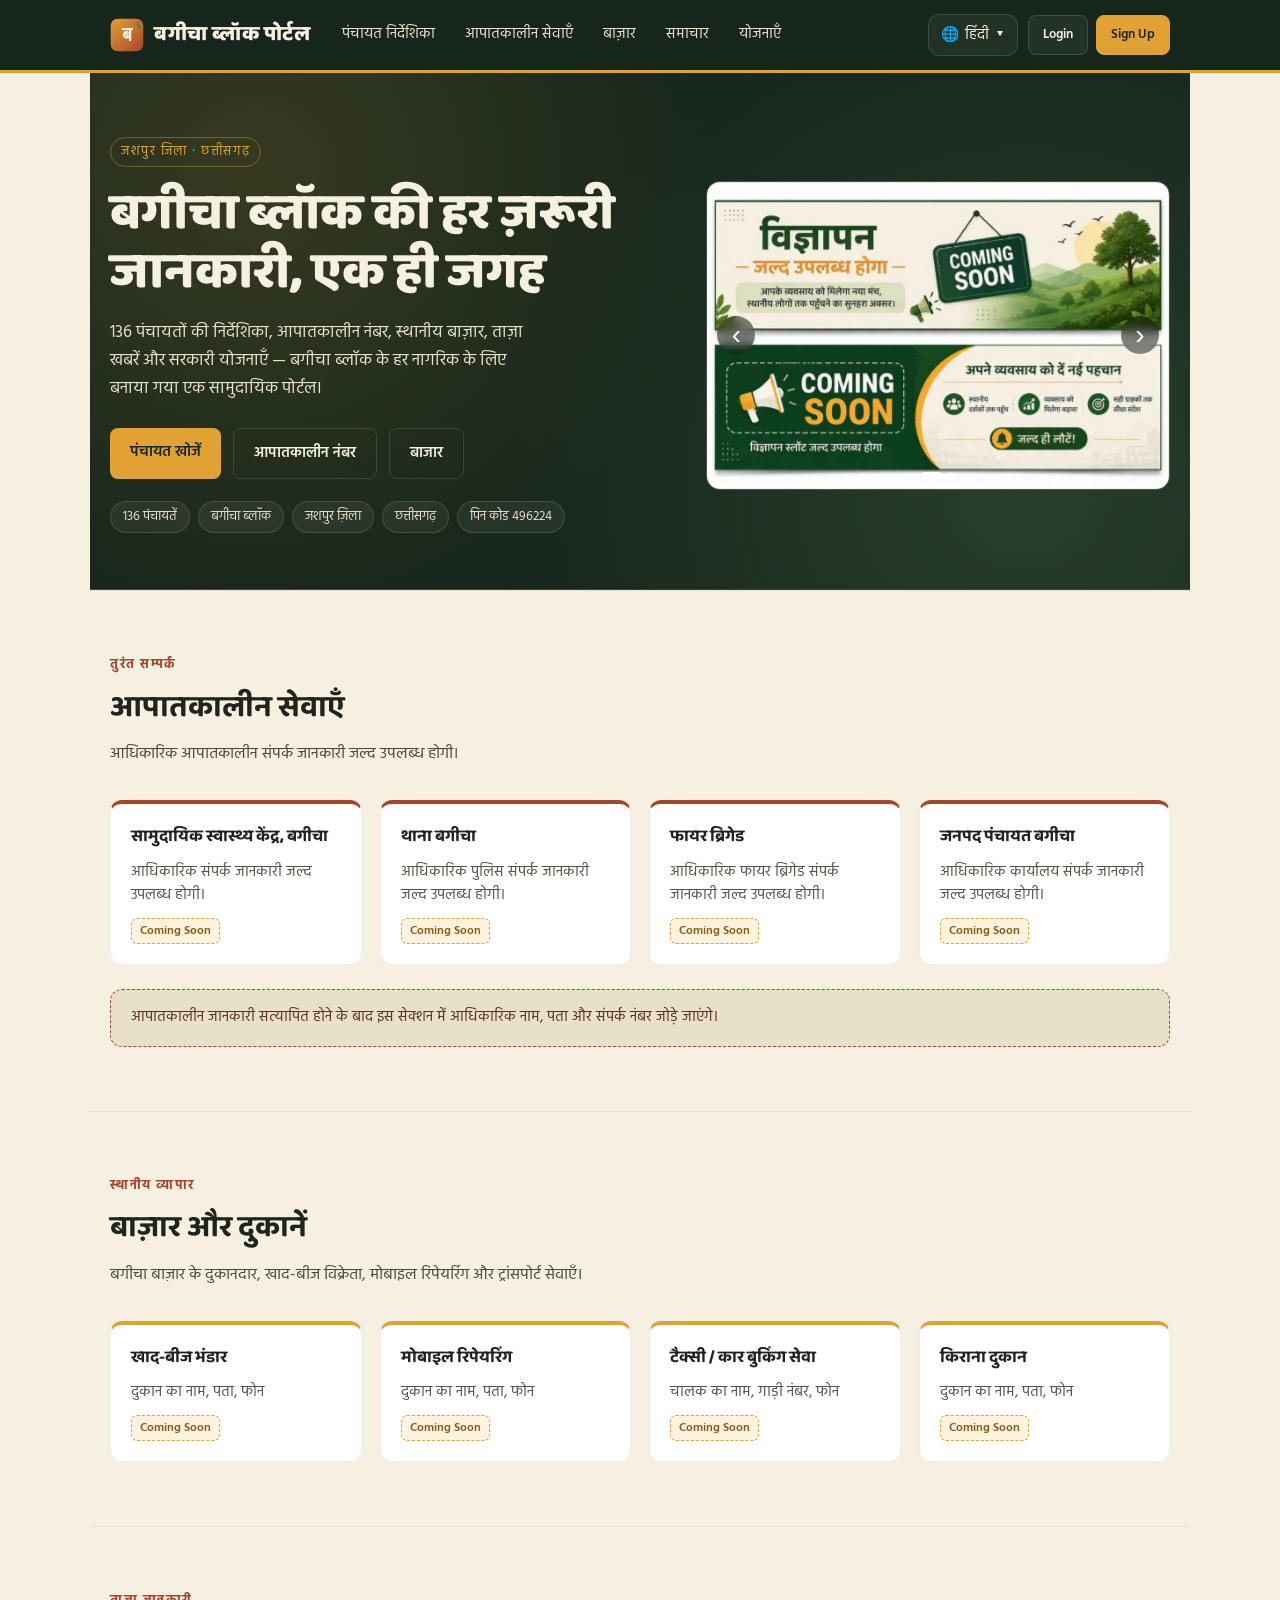
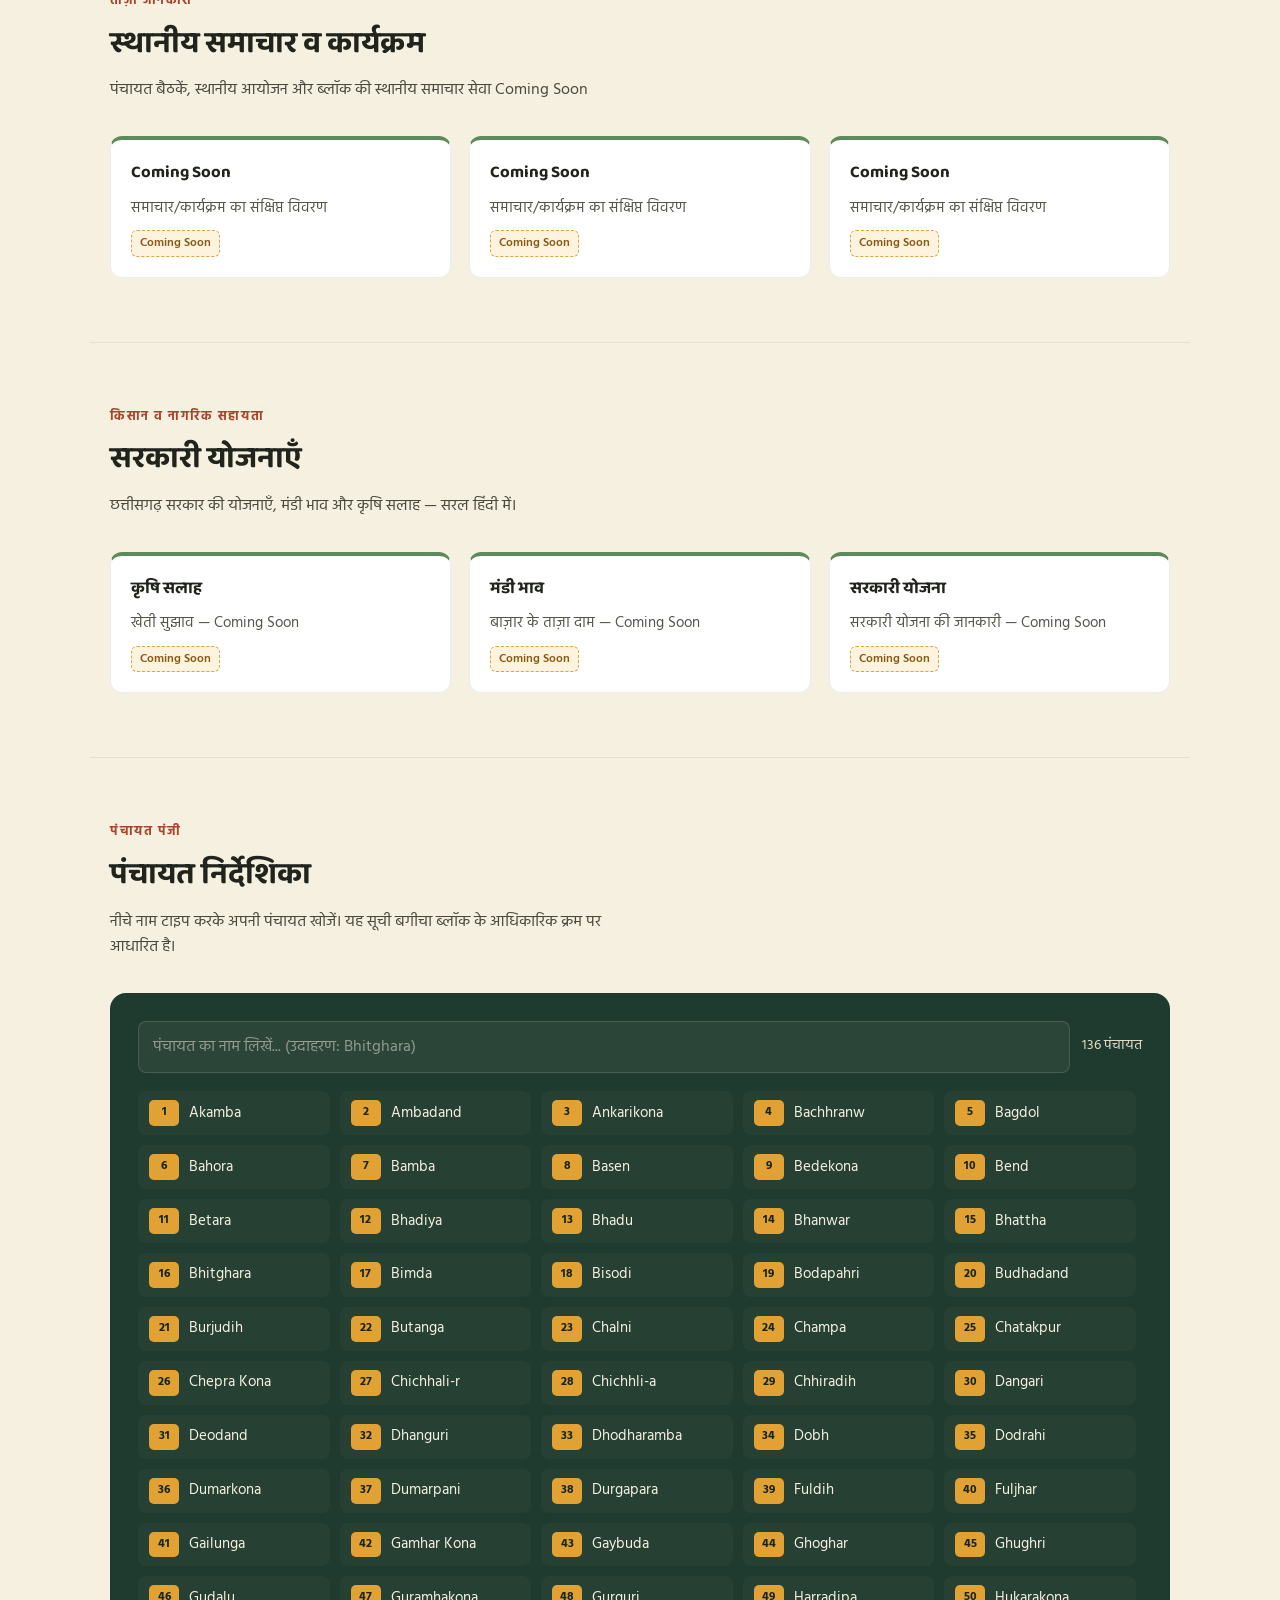
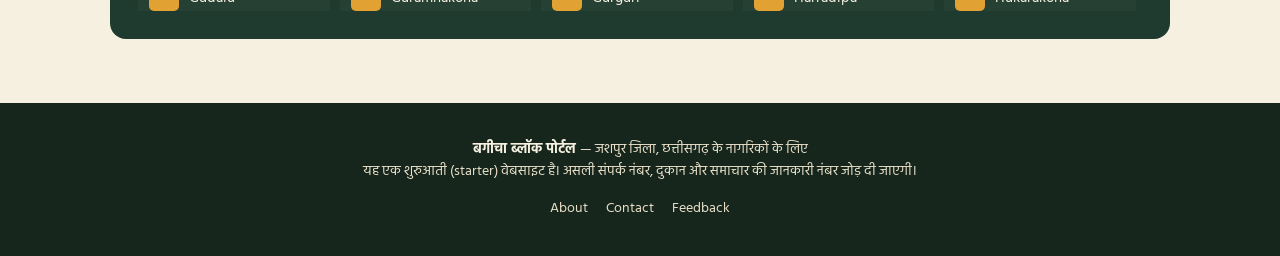
==== index.html @ 39595548 "Initial commit: Bagicha Block Portal" ====
<!DOCTYPE html>
<html lang="hi">

<head>
  <meta charset="UTF-8">
  <meta name="viewport" content="width=device-width, initial-scale=1.0">

  <title>बगीचा ब्लॉक | जशपुर, छत्तीसगढ़</title>

  <link rel="preconnect" href="https://fonts.googleapis.com">
  <link href="https://fonts.googleapis.com/css2?family=Baloo+2:wght@500;600;700;800&family=Hind:wght@400;500;600;700&display=swap" rel="stylesheet">

  <link rel="stylesheet" href="css/style.css">
  <link rel="stylesheet" href="css/ad-style.css">
  <link rel="stylesheet" href="css/language-style.css">
  <link rel="stylesheet" href="css/auth-style.css">
</head>

<body>

  <!-- ===============================
       HEADER
  ================================ -->

  <header class="top">

    <div class="top-inner">

      <!-- Brand -->
      <div class="brand">
        <img src="images/logo.svg" alt="बगीचा ब्लॉक" class="brand-mark" width="34" height="34">
        बगीचा ब्लॉक पोर्टल
      </div>


      <!-- Mobile Menu Button -->
      <button
        class="menu-toggle"
        id="menuToggle"
        type="button"
        aria-label="मेनू खोलें"
        aria-expanded="false"
        aria-controls="mainNav"
      >
        <span></span>
        <span></span>
        <span></span>
      </button>


      <!-- Main Navigation -->
      <nav class="main-nav" id="mainNav">

        <!-- Language + Auth (fold into mobile menu, sit right on desktop) -->
        <div class="nav-actions">

          <div class="language-selector" id="languageSelector">

            <button
              class="language-button"
              id="languageButton"
              type="button"
              aria-expanded="false"
              aria-haspopup="true"
            >
              🌐
              <span id="currentLanguage">हिंदी</span>
              ▾
            </button>

            <div class="language-menu" id="languageMenu">

              <button type="button" data-language="hindi">हिंदी</button>
              <button type="button" data-language="hinglish">Hinglish</button>
              <button type="button" data-language="english">English</button>
              <button type="button" data-language="kurukh">कुड़ुख</button>
              <button type="button" data-language="sadri">सादरी</button>
              <button type="button" data-language="nagpuri">नागपुरी</button>
              <button type="button" data-language="chhattisgarhi">छत्तीसगढ़ी</button>

            </div>

          </div>

          <div class="auth-area" data-auth></div>

        </div>


        <!-- Nav Links -->
        <div class="nav-links">

          <a href="#panchayats" class="nav-link" data-i18n="panchayat">
            पंचायत निर्देशिका
          </a>

          <a href="#emergency" class="nav-link" data-i18n="emergency">
            आपातकालीन सेवाएँ
          </a>

          <a href="#market" class="nav-link" data-i18n="market">
            बाज़ार
          </a>

          <a href="#news" class="nav-link" data-i18n="news">
            समाचार
          </a>

          <a href="#schemes" class="nav-link" data-i18n="schemes">
            योजनाएँ
          </a>

        </div>

      </nav>

    </div>

  </header>


  <main>

  <!-- ===============================
       HERO
  ================================ -->

  <section
    class="hero"
  >

    <div class="hero-inner">

      <div>

        <!-- Hero Eyebrow -->
        <span
          class="eyebrow"
          data-i18n="hero_eyebrow"
        >
          जशपुर जिला · छत्तीसगढ़
        </span>


        <!-- Hero Title -->
        <h1 data-i18n="hero_title">
          बगीचा ब्लॉक की हर ज़रूरी जानकारी, एक ही जगह
        </h1>


        <!-- Hero Description -->
        <p
          class="lede"
          data-i18n="hero_description"
        >
          136 पंचायतों की निर्देशिका, आपातकालीन नंबर,
          स्थानीय बाज़ार, ताज़ा खबरें और सरकारी योजनाएँ —
          बगीचा ब्लॉक के हर नागरिक के लिए बनाया गया
          एक सामुदायिक पोर्टल।
        </p>


        <!-- Hero Buttons -->
        <div class="hero-ctas">

          <a
            href="#panchayats"
            class="btn btn-primary"
            data-i18n="find_panchayat"
          >
            पंचायत खोजें
          </a>

          <a
            href="#emergency"
            class="btn btn-ghost"
            data-i18n="emergency_number"
          >
            आपातकालीन नंबर
          </a>

          <a
            href="#market"
            class="btn btn-ghost"
          >
            बाजार
          </a>

        </div>


        <!-- Hero Meta -->
        <div class="hero-meta">

          <span>136 पंचायतें</span>

          <span>बगीचा ब्लॉक</span>

          <span>जशपुर ज़िला</span>

          <span>छत्तीसगढ़</span>

          <span>पिन कोड 496224</span>

        </div>

      </div>


      <!-- ===============================
           AD SLIDER
      ================================ -->

      <div
        class="ad-banner-slot ad-slider"
        id="adBannerSlot"
      >

        <div
          class="ad-slides"
          id="adSlides"
        ></div>


        <button
          class="ad-prev"
          id="adPrev"
          aria-label="पिछला विज्ञापन"
          data-i18n-aria="ad_prev_label"
        >
          ‹
        </button>


        <button
          class="ad-next"
          id="adNext"
          aria-label="अगला विज्ञापन"
          data-i18n-aria="ad_next_label"
        >
          ›
        </button>


        <div
          class="ad-dots"
          id="adDots"
        ></div>


        <div
          class="ad-banner-fallback"
          id="adBannerFallback"
        >

          <span class="ad-banner-title">
            यहाँ आपका विज्ञापन दिखेगा
          </span>

          <span class="ad-banner-hint">
            विज्ञापन Coming Soon
          </span>

        </div>

      </div>

    </div>

  </section>


  <!-- ===============================
       EMERGENCY
  ================================ -->

  <section id="emergency">

    <div class="section-head">

      <span class="kicker" data-i18n="emergency_kicker">
        तुरंत सम्पर्क
      </span>

      <h2 data-i18n="emergency_heading">
        आपातकालीन सेवाएँ
      </h2>

      <p data-i18n="emergency_desc">
        आधिकारिक आपातकालीन संपर्क जानकारी जल्द उपलब्ध होगी。
      </p>

    </div>


    <div class="card-grid">

      <div class="card brick">

        <h3>
          सामुदायिक स्वास्थ्य केंद्र, बगीचा
        </h3>

        <p>
          आधिकारिक संपर्क जानकारी जल्द उपलब्ध होगी।
        </p>

        <span class="placeholder-tag">
          Coming Soon
        </span>

      </div>


      <div class="card brick">

        <h3>
          थाना बगीचा
        </h3>

        <p>
          आधिकारिक पुलिस संपर्क जानकारी जल्द उपलब्ध होगी।
        </p>

        <span class="placeholder-tag">
          Coming Soon
        </span>

      </div>


      <div class="card brick">

        <h3>
          फायर ब्रिगेड
        </h3>

        <p>
          आधिकारिक फायर ब्रिगेड संपर्क जानकारी जल्द उपलब्ध होगी।
        </p>

        <span class="placeholder-tag">
          Coming Soon
        </span>

      </div>


      <div class="card brick">

        <h3>
          जनपद पंचायत बगीचा
        </h3>

        <p>
          आधिकारिक कार्यालय संपर्क जानकारी जल्द उपलब्ध होगी।
        </p>

        <span class="placeholder-tag">
          Coming Soon
        </span>

      </div>

    </div>


    <div class="fill-banner">

      आपातकालीन जानकारी सत्यापित होने के बाद इस सेक्शन में
      आधिकारिक नाम, पता और संपर्क नंबर जोड़े जाएंगे।

    </div>

  </section>


  <!-- ===============================
       MARKET
  ================================ -->

  <section id="market">

    <div class="section-head">

      <span class="kicker" data-i18n="market_kicker">
        स्थानीय व्यापार
      </span>

      <h2 data-i18n="market_heading">
        बाज़ार और दुकानें
      </h2>

      <p data-i18n="market_desc">
        बगीचा बाज़ार के दुकानदार, खाद-बीज विक्रेता,
        मोबाइल रिपेयरिंग और ट्रांसपोर्ट सेवाएँ。
      </p>

    </div>


    <div class="card-grid">

      <div class="card marigold">

        <h3>
          खाद-बीज भंडार
        </h3>

        <p>
          दुकान का नाम, पता, फोन
        </p>

        <span class="placeholder-tag">
          Coming Soon
        </span>

      </div>


      <div class="card marigold">

        <h3>
          मोबाइल रिपेयरिंग
        </h3>

        <p>
          दुकान का नाम, पता, फोन
        </p>

        <span class="placeholder-tag">
          Coming Soon
        </span>

      </div>


      <div class="card marigold">

        <h3>
          टैक्सी / कार बुकिंग सेवा
        </h3>

        <p>
          चालक का नाम, गाड़ी नंबर, फोन
        </p>

        <span class="placeholder-tag">
          Coming Soon
        </span>

      </div>


      <div class="card marigold">

        <h3>
          किराना दुकान
        </h3>

        <p>
          दुकान का नाम, पता, फोन
        </p>

        <span class="placeholder-tag">
          Coming Soon
        </span>

      </div>

    </div>

  </section>


  <!-- ===============================
       NEWS
  ================================ -->

  <section id="news">

    <div class="section-head">

      <span class="kicker" data-i18n="news_kicker">
        ताज़ा जानकारी
      </span>

      <h2 data-i18n="news_heading">
        स्थानीय समाचार व कार्यक्रम
      </h2>

      <p data-i18n="news_desc">
        पंचायत बैठकें, स्थानीय आयोजन और ब्लॉक की
        स्थानीय समाचार सेवा Coming Soon
      </p>

    </div>


    <div class="card-grid">

      <div class="card">

        <h3>
          Coming Soon
        </h3>

        <p>
          समाचार/कार्यक्रम का संक्षिप्त विवरण
        </p>

        <span class="placeholder-tag">
          Coming Soon
        </span>

      </div>


      <div class="card">

        <h3>
          Coming Soon
        </h3>

        <p>
          समाचार/कार्यक्रम का संक्षिप्त विवरण
        </p>

        <span class="placeholder-tag">
          Coming Soon
        </span>

      </div>


      <div class="card">

        <h3>
          Coming Soon
        </h3>

        <p>
          समाचार/कार्यक्रम का संक्षिप्त विवरण
        </p>

        <span class="placeholder-tag">
          Coming Soon
        </span>

      </div>

    </div>

  </section>


  <!-- ===============================
       SCHEMES
  ================================ -->

  <section id="schemes">

    <div class="section-head">

      <span class="kicker" data-i18n="schemes_kicker">
        किसान व नागरिक सहायता
      </span>

      <h2 data-i18n="schemes_heading">
        सरकारी योजनाएँ
      </h2>

      <p data-i18n="schemes_desc">
        छत्तीसगढ़ सरकार की योजनाएँ, मंडी भाव और कृषि सलाह —
        सरल हिंदी में।
      </p>

    </div>


    <div class="card-grid">

      <div class="card">

        <h3>
          कृषि सलाह
        </h3>

        <p>
          खेती सुझाव — Coming Soon
        </p>

        <span class="placeholder-tag">
          Coming Soon
        </span>

      </div>


      <div class="card">

        <h3>
          मंडी भाव
        </h3>

        <p>
          बाज़ार के ताज़ा दाम — Coming Soon
        </p>

        <span class="placeholder-tag">
          Coming Soon
        </span>

      </div>


      <div class="card">

        <h3>
          सरकारी योजना
        </h3>

        <p>
          सरकारी योजना की जानकारी — Coming Soon
        </p>

        <span class="placeholder-tag">
          Coming Soon
        </span>

      </div>

    </div>

  </section>


  <!-- ===============================
       PANCHAYAT DIRECTORY
  ================================ -->

  <section id="panchayats">

    <div class="section-head">

      <span class="kicker" data-i18n="panchayat_kicker">
        पंचायत पंजी
      </span>

      <h2 data-i18n="panchayat_heading">
        पंचायत निर्देशिका
      </h2>

      <p data-i18n="panchayat_desc">
        नीचे नाम टाइप करके अपनी पंचायत खोजें।
        यह सूची बगीचा ब्लॉक के आधिकारिक क्रम पर आधारित है।
      </p>

    </div>


    <div class="ledger-wrap">

      <div class="ledger-controls">

        <input
          type="text"
          id="panchayatSearch"
          placeholder="पंचायत का नाम लिखें... (उदाहरण: Bhitghara)"
          aria-label="पंचायत खोजें"
        >

        <span
          class="ledger-count"
          id="ledgerCount"
        >
          136 पंचायत
        </span>

      </div>


      <div
        class="ledger-grid"
        id="ledgerGrid"
      ></div>

    </div>

  </section>


  </main>


  <!-- ===============================
       FOOTER
  ================================ -->

  <footer>

    <strong>
      बगीचा ब्लॉक पोर्टल
    </strong>

    — जशपुर जिला, छत्तीसगढ़ के नागरिकों के लिए

    <br>

    यह एक शुरुआती (starter) वेबसाइट है।
    असली संपर्क नंबर, दुकान और समाचार की जानकारी
    नंबर जोड़ दी जाएगी।

    <div class="site-footer-links" aria-label="सहायता और जानकारी">
      <a href="pages/about.html">About</a>
      <a href="pages/contact.html">Contact</a>
      <a href="pages/feedback.html">Feedback</a>
    </div>

  </footer>


  <!-- ===============================
       JAVASCRIPT
  ================================ -->

  <script src="js/paths.js"></script>

  <script src="js/script.js"></script>

  <script src="js/ad-script.js"></script>

  <script src="js/language.js"></script>

  <script src="js/auth.js"></script>

</body>

</html>
---- css/style.css ----
:root{
  --forest:#16261c;
  --forest-2:#1f3a2e;
  --cream:#f6f0e1;
  --cream-dim:#e9e0c9;
  --marigold:#e2a233;
  --brick:#a8442b;
  --ink:#20241d;
  --leaf:#5c8a5a;
  --line: rgba(246,240,225,0.14);
}
*{box-sizing:border-box; margin:0; padding:0;}
html{scroll-behavior:smooth;}
body{
  background:var(--cream);
  color:var(--ink);
  font-family:'Hind', sans-serif;
  line-height:1.6;
}
h1,h2,h3,.display{
  font-family:'Baloo 2', sans-serif;
}
a{color:inherit;}
img{max-width:100%; display:block;}

/* ===== Header ===== */
header.top{
  background: var(--forest);
  color: var(--cream);
  position: sticky;
  top:0;
  z-index: 50;
  border-bottom: 3px solid var(--marigold);
}
.top-inner{
  max-width:1100px;
  margin:0 auto;
  padding: 14px 20px;
  display:flex;
  align-items:center;
  justify-content:space-between;
  gap:20px;
  flex-wrap:nowrap;
  position:relative;
}
.brand{
  display:flex;
  align-items:center;
  gap:10px;
  font-family:'Baloo 2', sans-serif;
  font-weight:800;
  font-size:1.3rem;
  letter-spacing:0.5px;
  flex:0 0 auto;
  min-width:0;
  white-space:nowrap;
}
.brand .brand-mark{
  width:34px;height:34px;
  border-radius:6px;
  flex-shrink:0;
  object-fit:contain;
  display:block;
}

/* Desktop nav: brand left, links + actions fill the rest */
nav.main-nav{
  flex:1 1 auto;
  display:flex;
  align-items:center;
  justify-content:space-between;
  gap:16px;
  font-size:0.92rem;
}
.nav-links{
  display:flex;
  gap:6px;
  flex-wrap:wrap;
  order:1;
}
.nav-actions{
  display:flex;
  align-items:center;
  gap:10px;
  flex-shrink:0;
  order:2;
  margin-left:auto;
}
nav.main-nav a.nav-link{
  text-decoration:none;
  padding:8px 12px;
  border-radius:6px;
  color: var(--cream-dim);
  transition: background .15s, color .15s;
}
nav.main-nav a.nav-link:hover,
nav.main-nav a.nav-link:focus-visible{
  background: rgba(226,162,51,0.18);
  color: var(--marigold);
  outline: none;
}

/* Mobile menu button */
.menu-toggle{
  display:none;
  flex-direction:column;
  justify-content:center;
  align-items:center;
  gap:5px;
  width:44px;
  height:44px;
  background:rgba(246,240,225,0.04);
  border:1px solid var(--line);
  border-radius:12px;
  color:var(--cream);
  cursor:pointer;
  padding:0;
}
.menu-toggle span{display:block;width:21px;height:2px;border-radius:3px;background:currentColor;margin:0 auto;transition:transform .25s ease,opacity .2s ease;}
.menu-toggle[aria-expanded="true"] span:nth-child(1){transform:translateY(7px) rotate(45deg);}
.menu-toggle[aria-expanded="true"] span:nth-child(2){opacity:0;}
.menu-toggle[aria-expanded="true"] span:nth-child(3){transform:translateY(-7px) rotate(-45deg);}

/* ===== Mobile: clean header row + dropdown menu ===== */
@media (max-width:760px){
  header.top{
    overflow:visible;
  }

  .top-inner{
    padding:12px 14px;
    gap:8px;
  }

  .brand{
    flex:1 1 auto;
    font-size:1.05rem;
  }

  .brand .brand-mark{
    width:38px;
    height:38px;
  }

  .menu-toggle{
    display:flex;
    flex-shrink:0;
  }

  /* Header row: only brand + hamburger. Nav links hidden until opened. */
  nav.main-nav{
    flex:initial;
    position:absolute;
    top:calc(100% + 10px);
    right:12px;
    width:280px;
    max-width:calc(100vw - 24px);

    flex-direction:column;
    align-items:stretch;
    gap:8px;
    padding:12px;

    margin:0;
    border:1px solid var(--line);
    border-radius:16px;

    background:rgba(22,38,28,.98);
    box-shadow:0 18px 40px rgba(0,0,0,.35);

    max-height:0;
    opacity:0;
    visibility:hidden;
    overflow:hidden;
    pointer-events:none;
    transform:translateY(-8px);

    transition:
      max-height .3s ease,
      opacity .2s ease,
      transform .25s ease,
      visibility .25s ease;
  }

  nav.main-nav.open{
    max-height:80vh;
    overflow-y:auto;
    opacity:1;
    visibility:visible;
    pointer-events:auto;
    transform:translateY(0);
  }

  .nav-links{
    display:grid;
    grid-template-columns:1fr;
    gap:7px;
    width:100%;
    order:2;
  }

  nav.main-nav a.nav-link{
    min-height:46px;
    display:flex;
    align-items:center;
    justify-content:center;
    text-align:center;
    padding:8px 10px;
    border-radius:12px;
    background:rgba(246,240,225,.045);
    border:1px solid rgba(246,240,225,.08);
    font-size:.94rem;
  }

  /* Language + auth stack into the menu on mobile */
  .nav-actions{
    flex-direction:column;
    align-items:stretch;
    gap:8px;
    padding-bottom:8px;
    border-bottom:1px solid var(--line);
    margin-bottom:4px;
    width:100%;
    order:1;
    margin-left:0;
  }

  .nav-actions .language-selector{
    width:100%;
  }

  .nav-actions .language-button{
    width:100%;
    min-height:44px;
  }

  .nav-actions .auth-area{
    justify-content:center;
    flex-wrap:nowrap;
  }
}

/* ===== Hero ===== */
.hero{
  background:
    radial-gradient(circle at 15% 20%, rgba(226,162,51,0.16), transparent 45%),
    radial-gradient(circle at 85% 80%, rgba(92,138,90,0.25), transparent 50%),
    var(--forest);
  color: var(--cream);
  padding: 64px 20px 56px;
  border-bottom: 1px solid var(--line);
}
.hero-inner{
  max-width:1100px;
  margin:0 auto;
  display:grid;
  grid-template-columns: 1.2fr 1fr;
  gap:40px;
  align-items:center;
}
.eyebrow{
  display:inline-block;
  font-size:0.8rem;
  letter-spacing:0.12em;
  color: var(--marigold);
  border:1px solid rgba(226,162,51,0.4);
  padding:4px 10px;
  border-radius:20px;
  margin-bottom:18px;
}
.hero h1{
  font-size: clamp(2.1rem, 4.5vw, 3.2rem);
  line-height:1.15;
  margin-bottom:16px;
  font-weight:800;
}
.hero h1 span{ color: var(--marigold); }
.hero p.lede{
  color: var(--cream-dim);
  font-size:1.08rem;
  max-width:46ch;
  margin-bottom:26px;
}
.hero-ctas{ display:flex; gap:12px; flex-wrap:wrap; }
.hero-meta{
  display:flex;
  flex-wrap:wrap;
  gap:8px;
  margin-top:22px;
}
.hero-meta span{
  font-size:0.8rem;
  color: var(--cream-dim);
  background: rgba(246,240,225,0.06);
  border:1px solid var(--line);
  padding:5px 12px;
  border-radius:20px;
}
.btn{
  display:inline-block;
  padding:12px 20px;
  border-radius:8px;
  font-weight:600;
  text-decoration:none;
  font-size:0.96rem;
  transition: transform .12s ease, filter .12s ease;
}
.btn:hover{ transform: translateY(-1px); filter:brightness(1.08); }
.btn-primary{ background: var(--marigold); color: var(--forest); }
.btn-ghost{ background: transparent; color: var(--cream); border:1px solid var(--line); }

.hero-stat-card{
  background: rgba(246,240,225,0.05);
  border:1px solid var(--line);
  border-radius:14px;
  padding:26px;
  backdrop-filter: blur(2px);
}
.hero-stat-card .num{
  font-family:'Baloo 2', sans-serif;
  font-size:3rem;
  font-weight:800;
  color: var(--marigold);
  line-height:1;
}
.hero-stat-card .label{
  color: var(--cream-dim);
  margin-top:6px;
  font-size:0.95rem;
}
.hero-stat-card hr{
  border:none; border-top:1px solid var(--line); margin:18px 0;
}
.hero-stat-card .mini{
  display:flex; justify-content:space-between; font-size:0.88rem; color:var(--cream-dim); padding:6px 0;
}

/* ===== Ad Banner Slot ===== */
.ad-banner-slot{
  position: relative;
  border-radius:14px;
  overflow:hidden;
  border:1px solid var(--line);
  aspect-ratio: 3 / 2;
  background: rgba(246,240,225,0.04);
}
.ad-banner-slot img{
  width:100%;
  height:100%;
  object-fit:contain;
  display:block;
}
.ad-banner-fallback{
  position:absolute;
  inset:0;
  display:flex;
  flex-direction:column;
  align-items:center;
  justify-content:center;
  text-align:center;
  gap:8px;
  padding:20px;
  border:2px dashed rgba(226,162,51,0.4);
  border-radius:14px;
  margin:6px;
}
.ad-banner-title{
  font-family:'Baloo 2', sans-serif;
  font-weight:700;
  color: var(--marigold);
  font-size:1.05rem;
}
.ad-banner-hint{
  font-size:0.78rem;
  color: var(--cream-dim);
}

@media (max-width: 820px){
  .hero-inner{ grid-template-columns: 1fr; }
}

/* ===== Sections generic ===== */
section{
  max-width:1100px;
  margin: 0 auto;
  padding: 64px 20px;
}
section + section{ border-top:1px solid rgba(32,36,29,0.08); }
.section-head{ margin-bottom:32px; max-width:60ch; }
.section-head .kicker{
  font-size:0.8rem;
  letter-spacing:0.12em;
  color: var(--brick);
  font-weight:700;
  text-transform:uppercase;
  display:block;
  margin-bottom:8px;
}
.section-head h2{ font-size:1.9rem; font-weight:700; margin-bottom:10px;}
.section-head p{ color:#4a4a3f; }

/* ===== Panchayat Directory (signature element) ===== */
.ledger-wrap{
  background: var(--forest-2);
  border-radius:16px;
  padding: 28px;
  color: var(--cream);
}
.ledger-controls{
  display:flex;
  gap:12px;
  flex-wrap:wrap;
  margin-bottom:18px;
  align-items:center;
}
#panchayatSearch{
  flex:1;
  min-width:220px;
  padding:12px 14px;
  border-radius:8px;
  border:1px solid var(--line);
  background: rgba(246,240,225,0.06);
  color: var(--cream);
  font-family:'Hind', sans-serif;
  font-size:1rem;
}
#panchayatSearch::placeholder{ color: rgba(246,240,225,0.5); }
#panchayatSearch:focus-visible{ outline:2px solid var(--marigold); outline-offset:1px; }
.ledger-count{ font-size:0.88rem; color: var(--cream-dim); white-space:nowrap; }
.ledger-grid{
  display:grid;
  grid-template-columns: repeat(auto-fill, minmax(180px, 1fr));
  gap:10px;
  max-height: 520px;
  overflow-y:auto;
  padding-right:6px;
}
.ledger-grid::-webkit-scrollbar{ width:8px; }
.ledger-grid::-webkit-scrollbar-thumb{ background: rgba(226,162,51,0.4); border-radius:8px; }
.panchayat-row{
  display:flex;
  align-items:center;
  gap:10px;
  padding:8px 10px;
  border-radius:8px;
  background: rgba(246,240,225,0.03);
  border:1px solid transparent;
  text-decoration:none;
  color:inherit;
}
.panchayat-row:hover{ border-color: rgba(226,162,51,0.35); background: rgba(226,162,51,0.06); }
.panchayat-num{
  background: var(--marigold);
  color: var(--forest);
  font-weight:700;
  font-size:0.78rem;
  min-width:30px;
  text-align:center;
  border-radius:5px;
  padding:3px 0;
  flex-shrink:0;
}
.panchayat-name{ font-size:0.95rem; }
.no-results{ color: var(--cream-dim); padding:20px; text-align:center; grid-column:1/-1; }

/* ===== Cards grid (emergency / market / news / schemes) ===== */
.card-grid{
  display:grid;
  grid-template-columns: repeat(auto-fit, minmax(230px, 1fr));
  gap:18px;
}
.card{
  background: #fff;
  border:1px solid rgba(32,36,29,0.08);
  border-radius:12px;
  padding:20px;
  border-top: 4px solid var(--leaf);
}
.card.brick{ border-top-color: var(--brick); }
.card.marigold{ border-top-color: var(--marigold); }
.card h3{ font-size:1.05rem; margin-bottom:8px; }
.card p{ font-size:0.92rem; color:#55564a; margin-bottom:10px;}
.placeholder-tag{
  display:inline-block;
  font-size:0.72rem;
  background: #fdf3df;
  color:#8a5a12;
  border:1px dashed #d9a441;
  padding:3px 8px;
  border-radius:6px;
  font-weight:600;
}

.fill-banner{
  background: var(--cream-dim);
  border:1px dashed var(--brick);
  border-radius:12px;
  padding:16px 20px;
  font-size:0.92rem;
  color:#5a3620;
  margin-top:24px;
}

footer{
  background: var(--forest);
  color: var(--cream-dim);
  padding: 36px 20px;
  text-align:center;
  font-size:0.88rem;
}
footer strong{ color: var(--cream); }

/* ===== Panchayat Detail Page ===== */
.detail-hero{
  background: var(--forest);
  color: var(--cream);
  padding: 40px 20px 48px;
  border-bottom: 1px solid var(--line);
}
.detail-hero .back-link{
  display:inline-block;
  font-size:0.85rem;
  color: var(--cream-dim);
  text-decoration:none;
  margin-bottom:18px;
  max-width:1100px;
}
.detail-hero .back-link:hover{ color: var(--marigold); }
#detailHeroContent{
  max-width:1100px;
  margin:0 auto;
}
#detailHeroContent h1{
  font-size: clamp(1.8rem, 4vw, 2.6rem);
  font-weight:800;
}
.card.leaf-card{ border-top-color: var(--leaf); }
.card .mini{
  display:flex;
  justify-content:space-between;
  font-size:0.9rem;
  color:#4a4a3f;
  padding:6px 0;
  border-bottom:1px solid rgba(32,36,29,0.06);
}
.card .mini:last-child{ border-bottom:none; }
.card .mini span:first-child{ color:#7a7a6a; }
.card .mini span:last-child{ font-weight:600; }
.card h3{ margin-bottom:10px; }
.highlight-list{
  list-style:none;
  display:flex;
  flex-direction:column;
  gap:10px;
}
.highlight-list li{
  background:#fff;
  border:1px solid rgba(32,36,29,0.08);
  border-left:4px solid var(--marigold);
  border-radius:8px;
  padding:14px 16px;
  font-size:0.95rem;
}
.specialty-note{
  font-size:0.85rem;
  color:#7a7a6a;
  margin-top:18px;
  font-style:italic;
}

@media (prefers-reduced-motion: reduce){
  html{ scroll-behavior:auto; }
  .btn{ transition:none; }
}

/* ===== Directory back link ===== */
.directory-back-link{
  position:relative;
  display:inline-flex;
  align-items:center;
  gap:8px;
  overflow:hidden;
  isolation:isolate;
  padding:12px 18px;
  border-radius:12px;
  background:linear-gradient(135deg,#174d3b,#0d3025);
  border:1px solid rgba(218,165,58,.5);
  color:#f6f0e1;
  text-decoration:none;
  box-shadow:0 8px 25px rgba(0,0,0,.28),inset 0 1px 1px rgba(255,255,255,.12);
  transition:transform .2s ease,border-color .2s ease,box-shadow .2s ease;
}
.directory-back-link::before{
  content:"";
  position:absolute;
  inset:-100%;
  z-index:-1;
  background:linear-gradient(110deg,transparent 40%,rgba(218,165,58,.2) 50%,transparent 60%);
  transform:translateX(-45%);
  animation:directoryGlow 4s ease-in-out infinite;
  pointer-events:none;
}
.directory-back-link:hover{border-color:rgba(218,165,58,.85);box-shadow:0 10px 30px rgba(0,0,0,.32),0 0 18px rgba(218,165,58,.12);transform:translateY(-1px);}
@keyframes directoryGlow{0%,55%{transform:translateX(-45%);}100%{transform:translateX(45%);}}


/* ===== Contact / About / Feedback pages ===== */
.info-page{
  max-width:1100px;
  margin:0 auto;
  padding:48px 20px 70px;
}
.info-hero{
  background:var(--forest);
  color:var(--cream);
  border-radius:18px;
  padding:34px 24px;
  margin-bottom:28px;
}
.info-hero .kicker{
  color:var(--marigold);
  font-size:.78rem;
  font-weight:700;
  letter-spacing:.12em;
  text-transform:uppercase;
}
.info-hero h1{
  margin:8px 0 10px;
  font-size:clamp(2rem,6vw,3rem);
}
.info-hero p{
  color:var(--cream-dim);
  max-width:65ch;
}
.info-grid{
  display:grid;
  grid-template-columns:repeat(auto-fit,minmax(240px,1fr));
  gap:18px;
}
.info-card{
  background:#fff;
  border:1px solid rgba(32,36,29,.08);
  border-radius:14px;
  padding:22px;
  border-top:4px solid var(--leaf);
}
.info-card h2,.info-card h3{margin-bottom:8px;}
.info-card p{color:#55564a;}
.info-link{
  display:inline-flex;
  margin-top:12px;
  padding:10px 14px;
  border-radius:9px;
  background:var(--forest);
  color:var(--cream);
  text-decoration:none;
  font-weight:600;
}
.info-link:hover{filter:brightness(1.08);}
.status-coming{
  display:inline-block;
  margin-top:10px;
  padding:5px 9px;
  border-radius:7px;
  background:#fdf3df;
  color:#8a5a12;
  border:1px dashed #d9a441;
  font-size:.78rem;
  font-weight:700;
}
.feedback-form{
  display:grid;
  gap:14px;
}
.feedback-form label{
  font-weight:600;
  font-size:.92rem;
}
.feedback-form input,
.feedback-form textarea,
.feedback-form select{
  width:100%;
  box-sizing:border-box;
  padding:12px 13px;
  border:1px solid rgba(32,36,29,.16);
  border-radius:9px;
  font:inherit;
  background:#fff;
}
.feedback-form textarea{min-height:140px;resize:vertical;}
.feedback-form input:focus-visible,
.feedback-form textarea:focus-visible,
.feedback-form select:focus-visible{
  outline:2px solid var(--marigold);
  outline-offset:1px;
}
.feedback-submit{
  border:0;
  cursor:pointer;
  width:max-content;
}
.feedback-note{
  font-size:.84rem;
  color:#6a6a5c;
}
.feedback-success{
  display:none;
  padding:12px 14px;
  border-radius:9px;
  background:#e9f5ea;
  color:#245c2c;
  border:1px solid #b9d9bd;
}
/* ===== Spacing utilities (inline styles avoid karne ke liye) ===== */
.mt-16{margin-top:16px;}
.mt-20{margin-top:20px;}
.mt-24{margin-top:24px;}
.mt-28{margin-top:28px;}
.mb-32{margin-bottom:32px;}
.mb-24{margin-bottom:24px;}

/* ===== Footer override (site footer links area) ===== */
.site-footer-links{
  display:flex;
  justify-content:center;
  flex-wrap:wrap;
  gap:8px 18px;
  margin-top:14px;
}
.site-footer-links a{
  color:var(--cream-dim);
  text-decoration:none;
}
.site-footer-links a:hover{color:var(--marigold);}


/* ===== Standalone pages: simple "← होम" header CTA ===== */
.simple-home{
  display:inline-flex;
  align-items:center;
  justify-content:center;
  min-height:42px;
  padding:8px 14px;
  border:1px solid rgba(246,240,225,.16);
  border-radius:10px;
  background:rgba(246,240,225,.05);
  color:var(--cream);
  text-decoration:none;
  font-weight:600;
  flex-shrink:0;
}
.simple-home:hover,
.simple-home:focus-visible{
  background:rgba(226,162,51,.16);
  color:var(--marigold);
  outline:none;
}

/* On simple pages, language + auth live in a dropdown like the main pages */
.simple-page .brand{
  flex:1 1 auto;
  min-width:0;
}
.simple-page .simple-home{
  min-width:76px;
  font-size:.88rem;
}

/* Compact header tweaks for very narrow screens */
@media (max-width: 380px){
  .top-inner{
    gap:6px;
  }

  .brand{
    font-size:1rem;
  }

  .menu-toggle{
    width:42px;
    min-width:42px;
    height:42px;
  }
}



/* ===== Panchayat directory back button ===== */
.panchayat-back-btn{
  display:inline-flex;
  align-items:center;
  justify-content:center;
  gap:9px;
  min-height:46px;
  width:max-content;
  max-width:100%;
  box-sizing:border-box;
  margin:0 0 24px;
  padding:11px 18px;
  border:1.5px solid var(--marigold);
  border-radius:12px;
  background:var(--forest);
  color:var(--cream);
  text-decoration:none;
  font-size:.95rem;
  font-weight:700;
  line-height:1.25;
  box-shadow:0 6px 16px rgba(0,0,0,.14);
  transition:transform .18s ease, background .18s ease, box-shadow .18s ease;
}
.panchayat-back-btn:hover{
  background:#285f43;
  transform:translateY(-1px);
  box-shadow:0 8px 18px rgba(0,0,0,.18);
}
.panchayat-back-btn:active{
  transform:translateY(1px);
  box-shadow:0 3px 8px rgba(0,0,0,.12);
}
.panchayat-back-btn:focus-visible{
  outline:2px solid var(--marigold);
  outline-offset:3px;
}
@media (max-width:480px){
  .panchayat-back-btn{
    min-height:46px;
    padding:10px 15px;
    font-size:.88rem;
  }
}

/* Final override: Panchayat return link must look like a button */
a.back-link.panchayat-back-btn{
  display:inline-flex !important;
  align-items:center !important;
  justify-content:center !important;
  width:max-content !important;
  min-height:46px !important;
  padding:11px 18px !important;
  margin:0 0 24px !important;
  box-sizing:border-box !important;
  border:1.5px solid var(--marigold) !important;
  border-radius:12px !important;
  background:var(--forest) !important;
  color:var(--cream) !important;
  text-decoration:none !important;
  font-weight:700 !important;
  line-height:1.25 !important;
  box-shadow:0 6px 16px rgba(0,0,0,.14) !important;
}
a.back-link.panchayat-back-btn:hover{
  background:#285f43 !important;
}
@media (max-width:480px){
  a.back-link.panchayat-back-btn{
    min-height:46px !important;
    padding:10px 15px !important;
    font-size:.88rem !important;
  }
}
---- css/ad-style.css ----
/* Advertisement Slider */
.ad-slider{position:relative;overflow:hidden;}
.ad-slides{position:relative;width:100%;height:100%;}
.ad-slide{position:absolute;inset:0;display:block;opacity:0;visibility:hidden;transform:translateX(100%);text-decoration:none;z-index:1;}
.ad-slide.active{opacity:1;visibility:visible;transform:translateX(0);z-index:2;}
.ad-slide.slide-in-right{opacity:1;visibility:visible;transform:translateX(100%);z-index:3;}
.ad-slide.slide-in-right.active{animation:adSlideInFromRight .55s ease forwards;}
.ad-slide.slide-out-left{opacity:1;visibility:visible;transform:translateX(0);z-index:2;animation:adSlideOutToLeft .55s ease forwards;}
.ad-slide.slide-in-left{opacity:1;visibility:visible;transform:translateX(-100%);z-index:3;}
.ad-slide.slide-in-left.active{animation:adSlideInFromLeft .55s ease forwards;}
.ad-slide.slide-out-right{opacity:1;visibility:visible;transform:translateX(0);z-index:2;animation:adSlideOutToRight .55s ease forwards;}

@keyframes adSlideInFromRight{
  from{transform:translateX(100%);opacity:1;}
  to{transform:translateX(0);opacity:1;}
}
@keyframes adSlideOutToLeft{
  from{transform:translateX(0);opacity:1;}
  to{transform:translateX(-100%);opacity:1;}
}
@keyframes adSlideInFromLeft{
  from{transform:translateX(-100%);opacity:1;}
  to{transform:translateX(0);opacity:1;}
}
@keyframes adSlideOutToRight{
  from{transform:translateX(0);opacity:1;}
  to{transform:translateX(100%);opacity:1;}
}

@media (prefers-reduced-motion: reduce){
  .ad-slide,
  .ad-slide.active,
  .ad-slide.slide-in-right,
  .ad-slide.slide-out-left,
  .ad-slide.slide-in-left,
  .ad-slide.slide-out-right{
    animation:none !important;
    transition:none !important;
  }
}
.ad-slide img{width:100%;height:100%;object-fit:contain;display:block;}
.ad-prev,.ad-next{position:absolute;top:50%;z-index:5;width:38px;height:38px;border:0;border-radius:50%;transform:translateY(-50%);background:rgba(0,0,0,.45);color:#fff;font-size:28px;line-height:1;cursor:pointer;backdrop-filter:blur(6px);-webkit-backdrop-filter:blur(6px);}
.ad-prev{left:10px}.ad-next{right:10px}
.ad-prev:hover,.ad-next:hover{background:rgba(0,0,0,.7)}
.ad-dots{position:absolute;left:50%;bottom:10px;z-index:6;display:flex;gap:6px;transform:translateX(-50%);}
.ad-dot{width:7px;height:7px;padding:0;border:0;border-radius:50%;background:rgba(255,255,255,.6);cursor:pointer;}
.ad-dot.active{width:20px;border-radius:10px;background:#fff;}
---- css/language-style.css ----
/* ===== Language Selector ===== */
.language-selector{
  position:relative;
  z-index:1200;
  flex-shrink:0;
}

.language-button{
  display:flex;
  align-items:center;
  justify-content:center;
  gap:6px;
  min-height:42px;
  padding:8px 12px;
  border:1px solid rgba(246,240,225,.14);
  border-radius:12px;
  background:rgba(246,240,225,.05);
  color:var(--cream);
  font-family:'Hind',sans-serif;
  font-size:.92rem;
  cursor:pointer;
  white-space:nowrap;
}

.language-menu{
  position:absolute;
  top:calc(100% + 8px);
  right:0;
  min-width:160px;
  padding:6px;
  border:1px solid rgba(246,240,225,.14);
  border-radius:12px;
  background:rgba(22,38,28,.98);
  box-shadow:0 14px 35px rgba(0,0,0,.35);
  opacity:0;
  visibility:hidden;
  transform:translateY(-6px);
  transition:opacity .2s ease,transform .2s ease,visibility .2s ease;
}

.language-selector.open .language-menu{
  opacity:1;
  visibility:visible;
  transform:translateY(0);
}

.language-menu button{
  display:block;
  width:100%;
  padding:9px 10px;
  border:0;
  border-radius:8px;
  background:transparent;
  color:var(--cream-dim);
  text-align:left;
  font-family:'Hind',sans-serif;
  cursor:pointer;
}

.language-menu button:hover,
.language-menu button:focus-visible{
  background:rgba(226,162,51,.14);
  color:var(--marigold);
  outline:none;
}
---- css/auth-style.css ----
/* ===============================
   AUTH — Login / Signup styles
   =============================== */

/* Header auth area (har page par) */
.auth-area{
  display:flex;
  align-items:center;
  gap:8px;
  flex-shrink:0;
}
.auth-btn{
  display:inline-flex;
  align-items:center;
  justify-content:center;
  padding:8px 14px;
  border-radius:8px;
  border:1px solid var(--line);
  background:rgba(246,240,225,0.06);
  color:var(--cream);
  font-family:'Hind', sans-serif;
  font-size:.84rem;
  font-weight:600;
  text-decoration:none;
  cursor:pointer;
  transition:background .15s, color .15s, border-color .15s;
}
.auth-btn:hover,
.auth-btn:focus-visible{
  background:rgba(226,162,51,0.18);
  color:var(--marigold);
  border-color:rgba(226,162,51,0.4);
  outline:none;
}
.auth-btn-primary{
  background:var(--marigold);
  border-color:var(--marigold);
  color:var(--forest);
}
.auth-btn-primary:hover,
.auth-btn-primary:focus-visible{
  background:#eeb448;
  border-color:#eeb448;
  color:var(--forest);
}
.auth-chip{
  display:inline-flex;
  align-items:center;
  gap:6px;
  max-width:140px;
  overflow:hidden;
  white-space:nowrap;
  text-overflow:ellipsis;
  padding:6px 10px;
  border-radius:20px;
  background:rgba(246,240,225,0.08);
  border:1px solid rgba(226,162,51,0.3);
  color:var(--marigold);
  font-size:.82rem;
  font-weight:700;
}

/* ===== Auth pages layout ===== */
.auth-page{
  background:
    radial-gradient(circle at 15% 15%, rgba(226,162,51,0.14), transparent 45%),
    radial-gradient(circle at 85% 85%, rgba(92,138,90,0.22), transparent 50%),
    var(--forest);
  min-height:100vh;
  color:var(--cream);
}
.auth-main{
  max-width:440px;
  margin:0 auto;
  padding:48px 20px 64px;
}
.auth-card{
  background:rgba(246,240,225,0.05);
  border:1px solid var(--line);
  border-radius:18px;
  padding:30px 26px;
  box-shadow:0 20px 50px rgba(0,0,0,.35);
}
.auth-card .eyebrow{
  color:var(--marigold);
}
.auth-card h1{
  font-size:1.7rem;
  font-weight:800;
  margin-bottom:8px;
}
.auth-card > p{
  color:var(--cream-dim);
  font-size:.92rem;
  margin-bottom:22px;
}
.auth-form{
  display:grid;
  gap:14px;
}
.auth-form label{
  display:block;
  font-weight:600;
  font-size:.88rem;
  margin-bottom:5px;
}
.auth-form input[type="text"],
.auth-form input[type="email"],
.auth-form input[type="password"]{
  width:100%;
  box-sizing:border-box;
  padding:12px 13px;
  border:1px solid rgba(246,240,225,0.18);
  border-radius:9px;
  background:rgba(246,240,225,0.06);
  color:var(--cream);
  font-family:'Hind', sans-serif;
  font-size:1rem;
}
.auth-form input::placeholder{
  color:rgba(246,240,225,0.45);
}
.auth-form input:focus-visible{
  outline:2px solid var(--marigold);
  outline-offset:1px;
}
.auth-form .btn{
  width:100%;
  border:0;
  cursor:pointer;
  font-size:1rem;
}
.auth-error{
  display:none;
  background:rgba(168,68,43,0.18);
  border:1px solid rgba(226,162,51,0.55);
  color:#ffd9c9;
  padding:10px 12px;
  border-radius:9px;
  font-size:.88rem;
}
.auth-card .auth-switch{
  margin-top:18px;
  text-align:center;
  font-size:.9rem;
  color:var(--cream-dim);
}
.auth-switch a{
  color:var(--marigold);
  font-weight:700;
  text-decoration:none;
}
.auth-switch a:hover{ text-decoration:underline; }
.auth-note{
  margin-top:16px;
  font-size:.76rem;
  color:rgba(246,240,225,0.5);
  text-align:center;
  line-height:1.5;
}

/* Auth pages header keeps simples + brand */
.auth-page .top{
  border-bottom:3px solid var(--marigold);
}

/* ===== Responsive ===== */
@media (max-width:760px){
  .auth-main{ padding-top:28px; }
  .auth-card{ padding:24px 18px; }
  .auth-chip{ max-width:90px; }
}
@media (max-width:480px){
  .auth-area{gap:5px;}
  .auth-btn{padding:7px 10px; font-size:.78rem;}
  .auth-chip{padding:5px 8px; font-size:.76rem;}
}
@media (max-width:400px){
  .auth-area .auth-btn-primary{ display:none; }
  .auth-area .auth-chip{ max-width:64px; }
}
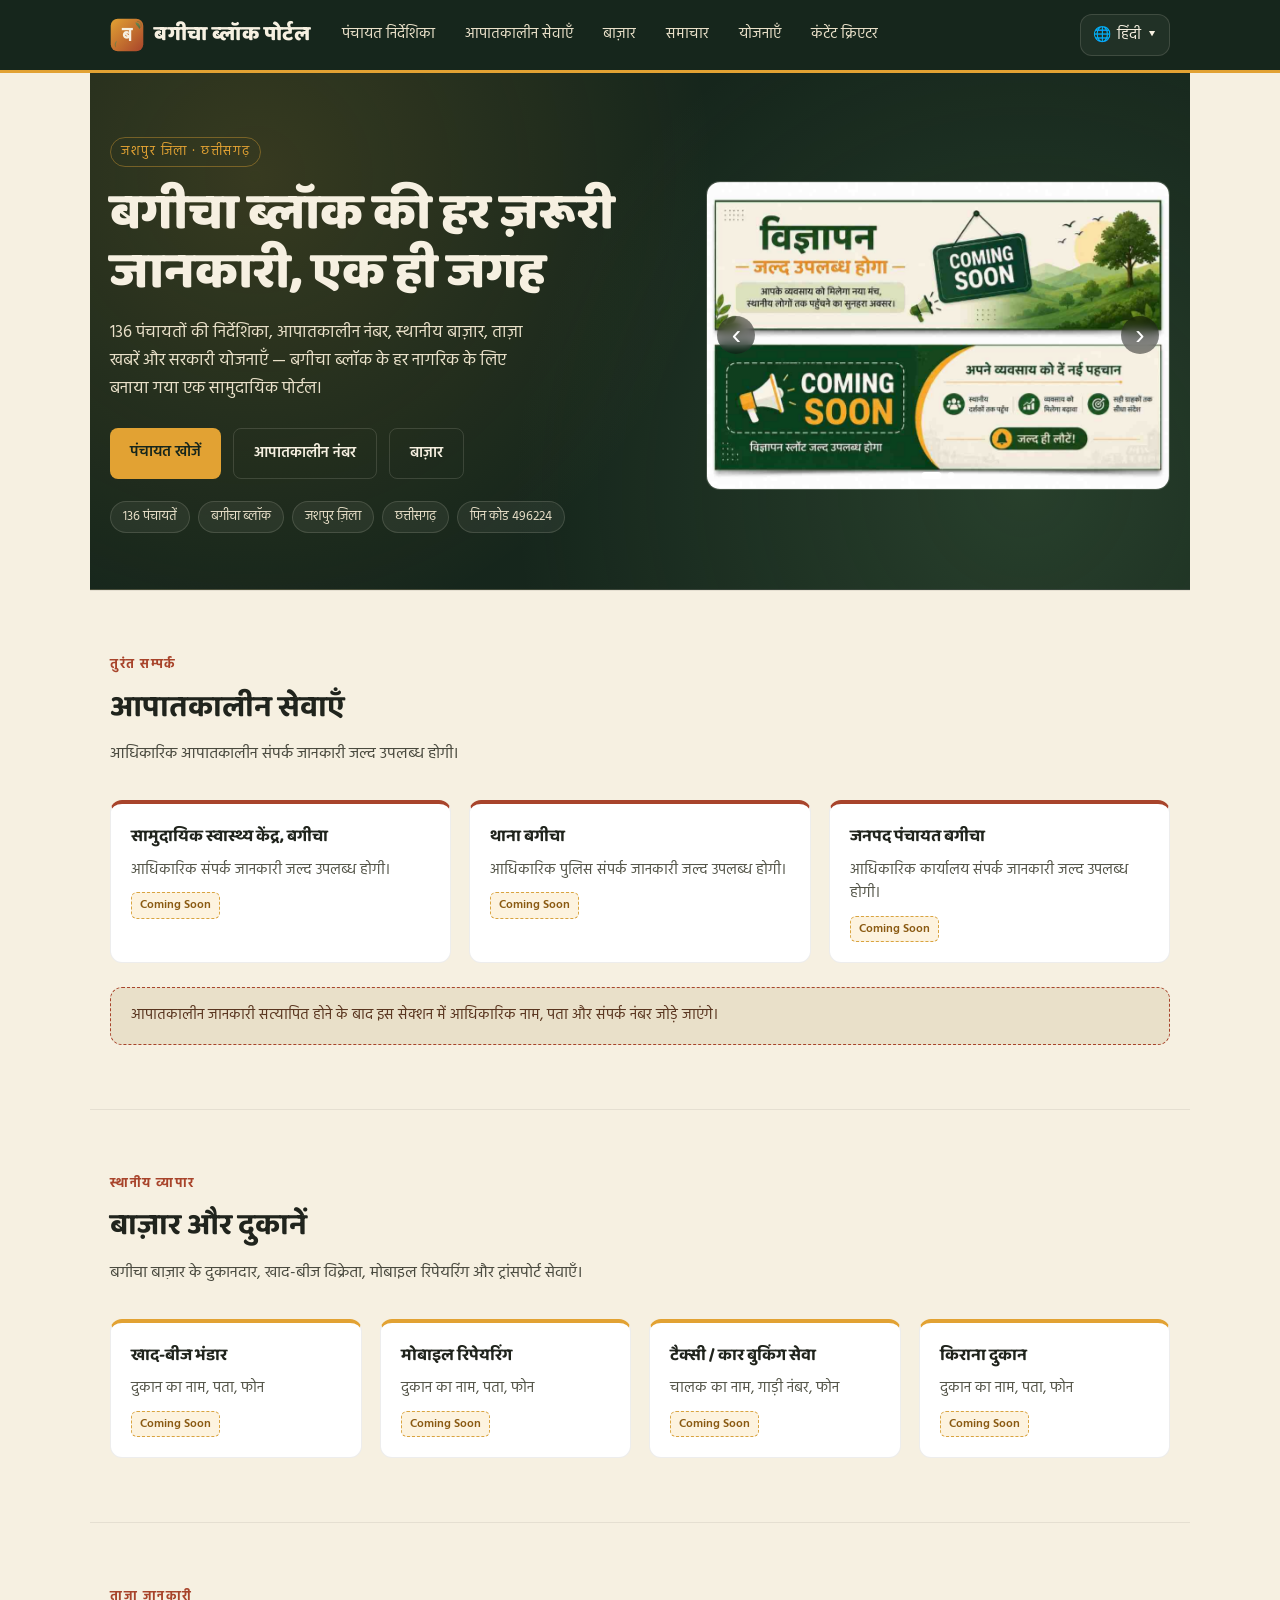
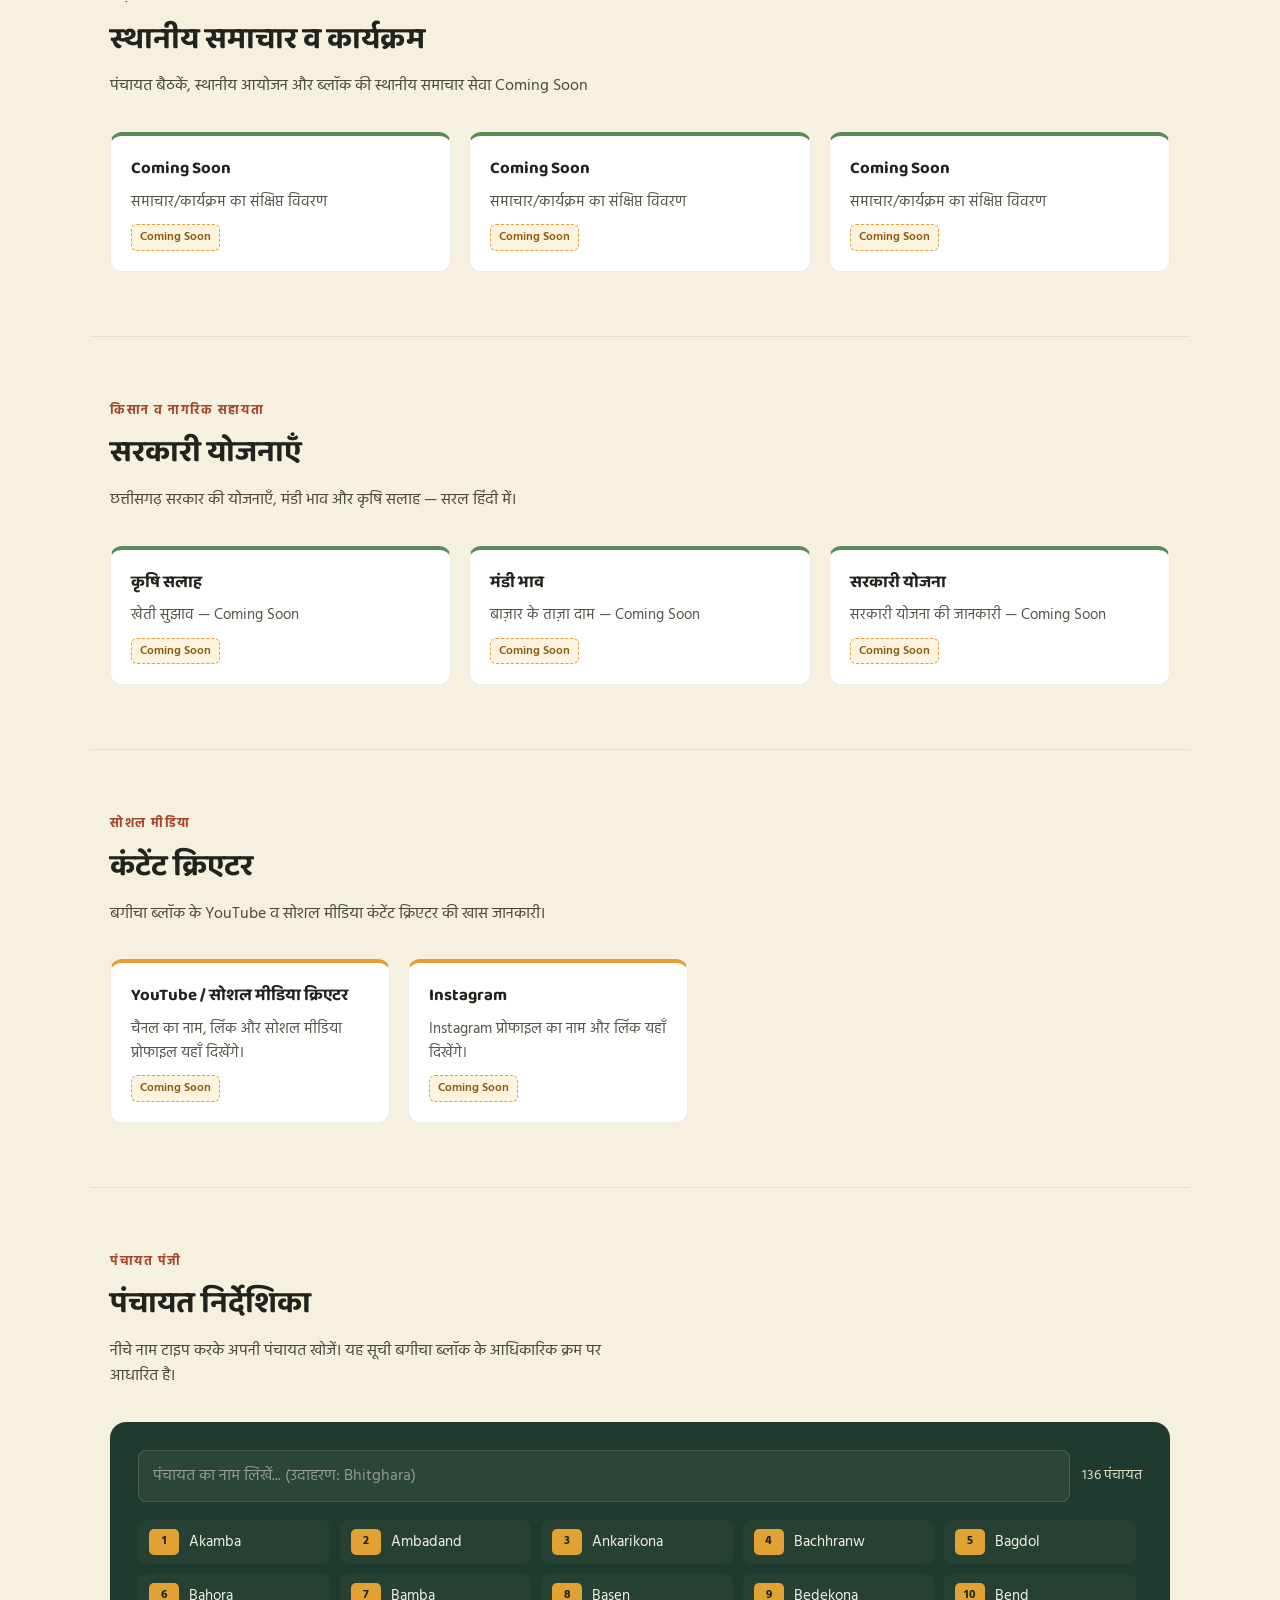
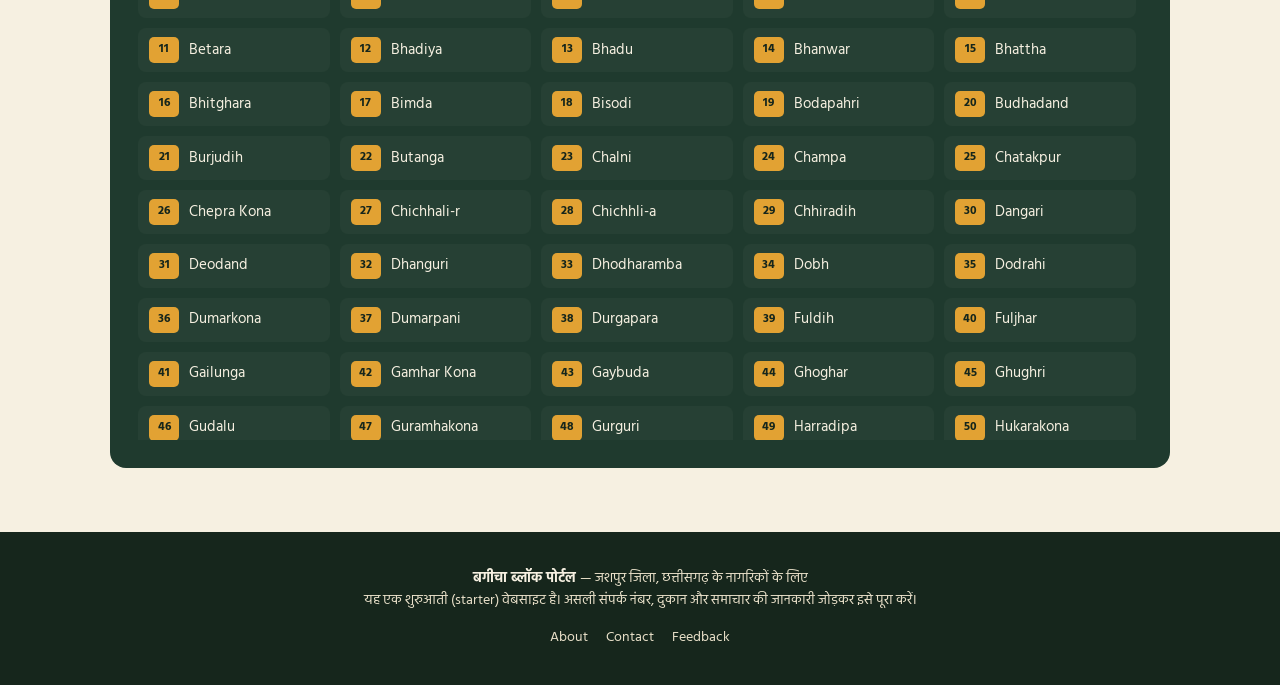
==== commit d630f97c: "Remove auth & nagpuri, add content creator + network coverage, fix bugs" ====
--- a/index.html
+++ b/index.html
@@ -13,7 +13,6 @@
   <link rel="stylesheet" href="css/style.css">
   <link rel="stylesheet" href="css/ad-style.css">
   <link rel="stylesheet" href="css/language-style.css">
-  <link rel="stylesheet" href="css/auth-style.css">
 </head>
 
 <body>
@@ -51,7 +50,7 @@
       <!-- Main Navigation -->
       <nav class="main-nav" id="mainNav">
 
-        <!-- Language + Auth (fold into mobile menu, sit right on desktop) -->
+        <!-- Language selector (fold into mobile menu, sit right on desktop) -->
         <div class="nav-actions">
 
           <div class="language-selector" id="languageSelector">
@@ -73,16 +72,13 @@
               <button type="button" data-language="hindi">हिंदी</button>
               <button type="button" data-language="hinglish">Hinglish</button>
               <button type="button" data-language="english">English</button>
-              <button type="button" data-language="kurukh">कुड़ुख</button>
-              <button type="button" data-language="sadri">सादरी</button>
-              <button type="button" data-language="nagpuri">नागपुरी</button>
-              <button type="button" data-language="chhattisgarhi">छत्तीसगढ़ी</button>
+              <button type="button" data-language="kurukh" disabled>कुड़ुख</button>
+              <button type="button" data-language="sadri" disabled>सादरी</button>
+              <button type="button" data-language="chhattisgarhi" disabled>छत्तीसगढ़ी</button>
 
             </div>
 
           </div>
-
-          <div class="auth-area" data-auth></div>
 
         </div>
 
@@ -108,6 +104,10 @@
 
           <a href="#schemes" class="nav-link" data-i18n="schemes">
             योजनाएँ
+          </a>
+
+          <a href="#content-creator" class="nav-link" data-i18n="cc_nav">
+            कंटेंट क्रिएटर
           </a>
 
         </div>
@@ -182,7 +182,8 @@
           <a
             href="#market"
             class="btn btn-ghost"
-          >
+            data-i18n="market"
+         >
             बाजार
           </a>
 
@@ -332,23 +333,6 @@
       <div class="card brick">
 
         <h3>
-          फायर ब्रिगेड
-        </h3>
-
-        <p>
-          आधिकारिक फायर ब्रिगेड संपर्क जानकारी जल्द उपलब्ध होगी।
-        </p>
-
-        <span class="placeholder-tag">
-          Coming Soon
-        </span>
-
-      </div>
-
-
-      <div class="card brick">
-
-        <h3>
           जनपद पंचायत बगीचा
         </h3>
 
@@ -622,6 +606,70 @@
 
         <p>
           सरकारी योजना की जानकारी — Coming Soon
+        </p>
+
+        <span class="placeholder-tag">
+          Coming Soon
+        </span>
+
+      </div>
+
+    </div>
+
+  </section>
+
+
+  <!-- ===============================
+       CONTENT CREATOR
+  ================================ -->
+
+  <section id="content-creator">
+
+    <div class="section-head">
+
+      <span class="kicker" data-i18n="cc_kicker">
+        सोशल मीडिया
+      </span>
+
+      <h2 data-i18n="cc_heading">
+        कंटेंट क्रिएटर
+      </h2>
+
+      <p data-i18n="cc_desc">
+        बगीचा ब्लॉक के YouTube व सोशल मीडिया कंटेंट
+        क्रिएटर की खास जानकारी।
+      </p>
+
+    </div>
+
+
+    <div class="card-grid compact">
+
+      <div class="card marigold">
+
+        <h3 data-i18n="cc_youtube">
+          YouTube / सोशल मीडिया क्रिएटर
+        </h3>
+
+        <p data-i18n="cc_youtube_desc">
+          चैनल का नाम, लिंक और सोशल मीडिया प्रोफाइल यहाँ दिखेंगे।
+        </p>
+
+        <span class="placeholder-tag">
+          Coming Soon
+        </span>
+
+      </div>
+
+
+      <div class="card marigold">
+
+        <h3 data-i18n="cc_instagram">
+          Instagram
+        </h3>
+
+        <p data-i18n="cc_instagram_desc">
+          Instagram प्रोफाइल का नाम और लिंक यहाँ दिखेंगे।
         </p>
 
         <span class="placeholder-tag">
@@ -709,7 +757,7 @@
 
     यह एक शुरुआती (starter) वेबसाइट है।
     असली संपर्क नंबर, दुकान और समाचार की जानकारी
-    नंबर जोड़ दी जाएगी।
+    जोड़कर इसे पूरा करें।
 
     <div class="site-footer-links" aria-label="सहायता और जानकारी">
       <a href="pages/about.html">About</a>
@@ -732,8 +780,6 @@
 
   <script src="js/language.js"></script>
 
-  <script src="js/auth.js"></script>
-
 </body>
 
-</html>+</html>
--- a/css/style.css
+++ b/css/style.css
@@ -212,7 +212,7 @@
     font-size:.94rem;
   }
 
-  /* Language + auth stack into the menu on mobile */
+  /* Language + selector stack into the menu on mobile */
   .nav-actions{
     flex-direction:column;
     align-items:stretch;
@@ -233,11 +233,6 @@
     width:100%;
     min-height:44px;
   }
-
-  .nav-actions .auth-area{
-    justify-content:center;
-    flex-wrap:nowrap;
-  }
 }
 
 /* ===== Hero ===== */
@@ -274,7 +269,6 @@
   margin-bottom:16px;
   font-weight:800;
 }
-.hero h1 span{ color: var(--marigold); }
 .hero p.lede{
   color: var(--cream-dim);
   font-size:1.08rem;
@@ -308,32 +302,6 @@
 .btn:hover{ transform: translateY(-1px); filter:brightness(1.08); }
 .btn-primary{ background: var(--marigold); color: var(--forest); }
 .btn-ghost{ background: transparent; color: var(--cream); border:1px solid var(--line); }
-
-.hero-stat-card{
-  background: rgba(246,240,225,0.05);
-  border:1px solid var(--line);
-  border-radius:14px;
-  padding:26px;
-  backdrop-filter: blur(2px);
-}
-.hero-stat-card .num{
-  font-family:'Baloo 2', sans-serif;
-  font-size:3rem;
-  font-weight:800;
-  color: var(--marigold);
-  line-height:1;
-}
-.hero-stat-card .label{
-  color: var(--cream-dim);
-  margin-top:6px;
-  font-size:0.95rem;
-}
-.hero-stat-card hr{
-  border:none; border-top:1px solid var(--line); margin:18px 0;
-}
-.hero-stat-card .mini{
-  display:flex; justify-content:space-between; font-size:0.88rem; color:var(--cream-dim); padding:6px 0;
-}
 
 /* ===== Ad Banner Slot ===== */
 .ad-banner-slot{
@@ -468,6 +436,9 @@
   display:grid;
   grid-template-columns: repeat(auto-fit, minmax(230px, 1fr));
   gap:18px;
+}
+.card-grid.compact{
+  grid-template-columns: repeat(auto-fill, minmax(230px, 280px));
 }
 .card{
   background: #fff;
@@ -512,20 +483,12 @@
 
 /* ===== Panchayat Detail Page ===== */
 .detail-hero{
+  position:relative;
   background: var(--forest);
   color: var(--cream);
-  padding: 40px 20px 48px;
+  padding: 8px 20px 44px;
   border-bottom: 1px solid var(--line);
 }
-.detail-hero .back-link{
-  display:inline-block;
-  font-size:0.85rem;
-  color: var(--cream-dim);
-  text-decoration:none;
-  margin-bottom:18px;
-  max-width:1100px;
-}
-.detail-hero .back-link:hover{ color: var(--marigold); }
 #detailHeroContent{
   max-width:1100px;
   margin:0 auto;
@@ -534,6 +497,7 @@
   font-size: clamp(1.8rem, 4vw, 2.6rem);
   font-weight:800;
 }
+#detailHeroContent .eyebrow{ margin-bottom:6px; }
 .card.leaf-card{ border-top-color: var(--leaf); }
 .card .mini{
   display:flex;
@@ -546,7 +510,6 @@
 .card .mini:last-child{ border-bottom:none; }
 .card .mini span:first-child{ color:#7a7a6a; }
 .card .mini span:last-child{ font-weight:600; }
-.card h3{ margin-bottom:10px; }
 .highlight-list{
   list-style:none;
   display:flex;
@@ -756,7 +719,7 @@
   outline:none;
 }
 
-/* On simple pages, language + auth live in a dropdown like the main pages */
+/* Simple pages header: homel link sits like main pages' nav */
 .simple-page .brand{
   flex:1 1 auto;
   min-width:0;
@@ -783,78 +746,53 @@
   }
 }
 
-
-
-/* ===== Panchayat directory back button ===== */
-.panchayat-back-btn{
-  display:inline-flex;
-  align-items:center;
-  justify-content:center;
-  gap:9px;
-  min-height:46px;
-  width:max-content;
-  max-width:100%;
-  box-sizing:border-box;
-  margin:0 0 24px;
-  padding:11px 18px;
-  border:1.5px solid var(--marigold);
-  border-radius:12px;
-  background:var(--forest);
+/* ===== Network coverage indicator (panchayat.html) ===== */
+.network-indicator{
+  position:absolute;
+  top:12px;
+  right:16px;
+  z-index:5;
+  display:flex;
+  flex-direction:column;
+  align-items:flex-end;
+  gap:5px;
+  background:transparent;
+  pointer-events:none;
+}
+.net-title{
+  font-size:.62rem;
+  font-weight:800;
+  letter-spacing:.06em;
+  text-transform:uppercase;
+  color:rgba(246,240,225,.95);
+  background:transparent;
+}
+.net-list{
+  display:flex;
+  align-items:center;
+  gap:8px;
+  background:transparent;
+}
+.net-badge{
+  display:inline-block;
+  padding:0;
+  border:none;
+  border-radius:0;
+  background:transparent;
   color:var(--cream);
-  text-decoration:none;
-  font-size:.95rem;
+  font-size:.49rem;
   font-weight:700;
-  line-height:1.25;
-  box-shadow:0 6px 16px rgba(0,0,0,.14);
-  transition:transform .18s ease, background .18s ease, box-shadow .18s ease;
-}
-.panchayat-back-btn:hover{
-  background:#285f43;
-  transform:translateY(-1px);
-  box-shadow:0 8px 18px rgba(0,0,0,.18);
-}
-.panchayat-back-btn:active{
-  transform:translateY(1px);
-  box-shadow:0 3px 8px rgba(0,0,0,.12);
-}
-.panchayat-back-btn:focus-visible{
-  outline:2px solid var(--marigold);
-  outline-offset:3px;
+  line-height:1;
+  white-space:nowrap;
 }
 @media (max-width:480px){
-  .panchayat-back-btn{
-    min-height:46px;
-    padding:10px 15px;
-    font-size:.88rem;
-  }
-}
-
-/* Final override: Panchayat return link must look like a button */
-a.back-link.panchayat-back-btn{
-  display:inline-flex !important;
-  align-items:center !important;
-  justify-content:center !important;
-  width:max-content !important;
-  min-height:46px !important;
-  padding:11px 18px !important;
-  margin:0 0 24px !important;
-  box-sizing:border-box !important;
-  border:1.5px solid var(--marigold) !important;
-  border-radius:12px !important;
-  background:var(--forest) !important;
-  color:var(--cream) !important;
-  text-decoration:none !important;
-  font-weight:700 !important;
-  line-height:1.25 !important;
-  box-shadow:0 6px 16px rgba(0,0,0,.14) !important;
-}
-a.back-link.panchayat-back-btn:hover{
-  background:#285f43 !important;
-}
-@media (max-width:480px){
-  a.back-link.panchayat-back-btn{
-    min-height:46px !important;
-    padding:10px 15px !important;
-    font-size:.88rem !important;
-  }
-}
+  .network-indicator{
+    top:6px;
+    right:8px;
+    gap:5px;
+  }
+}
+
+
+
+
--- a/css/language-style.css
+++ b/css/language-style.css
@@ -63,3 +63,13 @@
   color:var(--marigold);
   outline:none;
 }
+
+.language-menu button:disabled{
+  opacity:.45;
+  cursor:not-allowed;
+  color:rgba(246,240,225,.5);
+}
+.language-menu button:disabled:hover{
+  background:transparent;
+  color:rgba(246,240,225,.5);
+}
